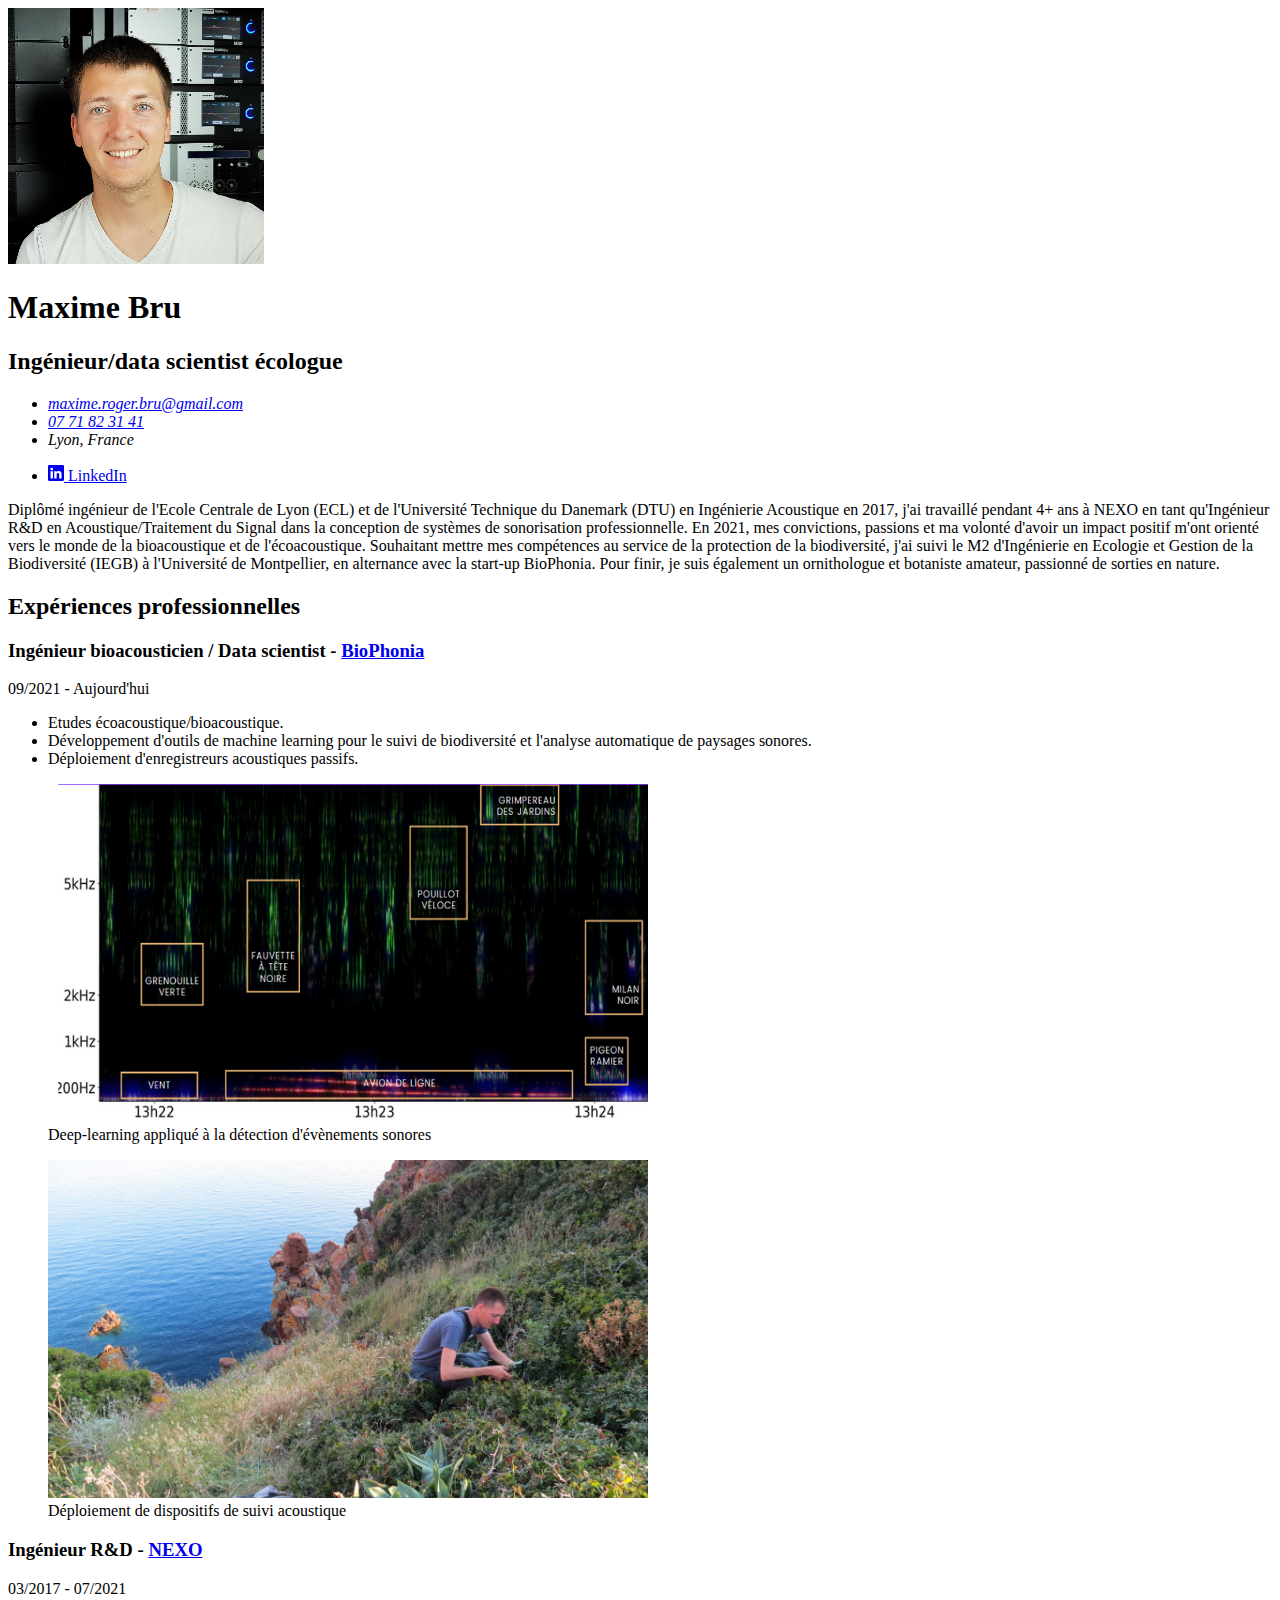
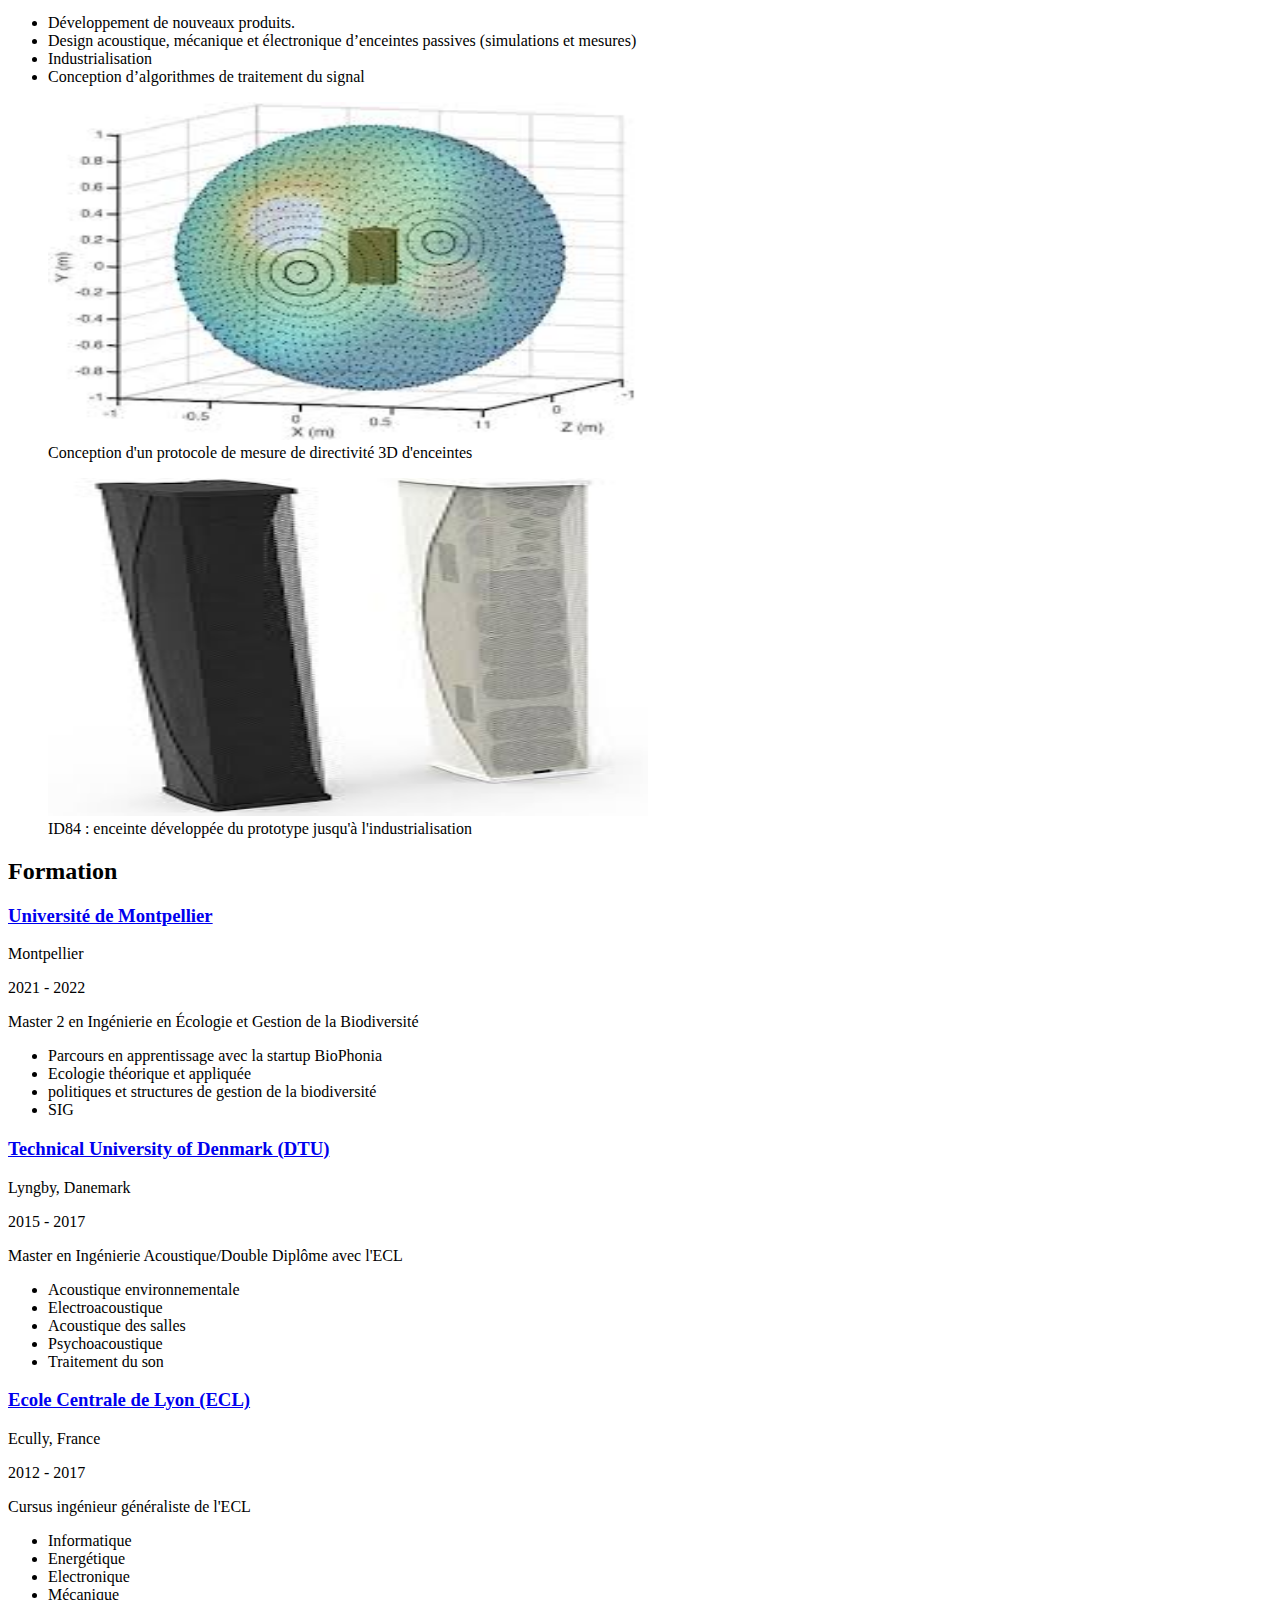
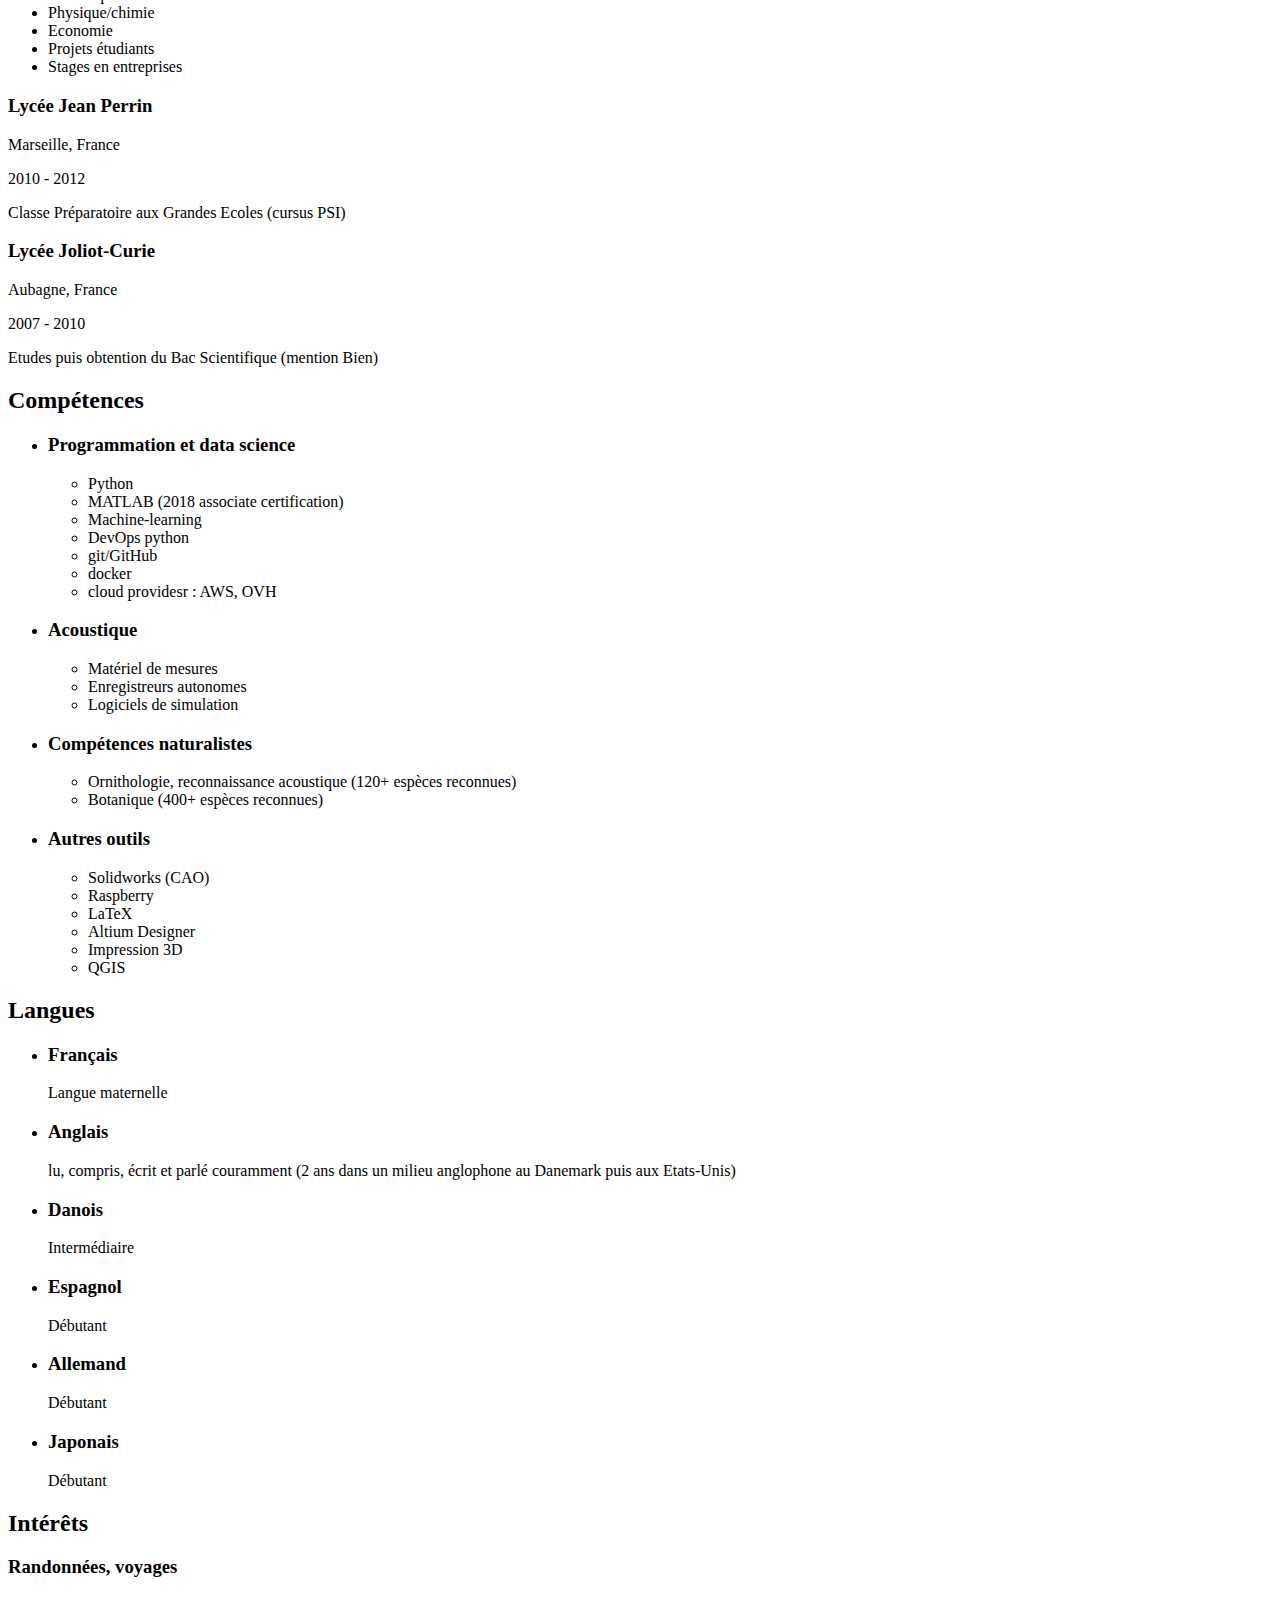
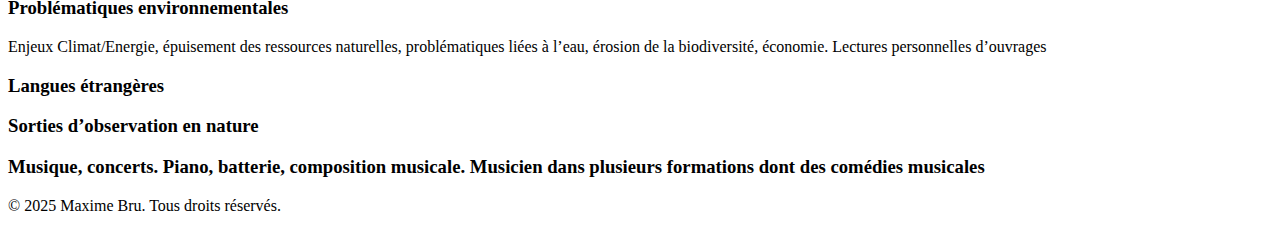
==== index.html @ 2d246b3e "MB's commit" ====
<!DOCTYPE html>
<html lang="en">

<head>
  <meta charset="utf-8">
  <meta name="viewport" content="width=device-width, initial-scale=1">

  <!-- Site Info -->
  <title>Maxime Bru</title>
  <meta name="description" content="Maxime Bru - Diplômé ingénieur de l&#39;Ecole Centrale de Lyon (ECL) et de l&#39;Université Technique du Danemark (DTU) en Ingénierie Acoustique en 2017, j&#39;ai travaillé pendant 4+ ans à NEXO en tant qu&#39;Ingénieur R&amp;D en Acoustique/Traitement du Signal dans la conception de systèmes de sonorisation professionnelle. En 2021, mes convictions, passions et ma volonté d&#39;avoir un impact positif m&#39;ont orienté vers le monde de la bioacoustique et de l&#39;écoacoustique. Souhaitant mettre mes compétences au service de la protection de la biodiversité, j&#39;ai suivi le M2 d&#39;Ingénierie en Ecologie et Gestion de la Biodiversité (IEGB) à l&#39;Université de Montpellier, en alternance avec la start-up BioPhonia. Pour finir, je suis également un ornithologue et botaniste amateur, passionné de sorties en nature.">
  <meta name="author" content="Maxime Bru">

  <!-- Open Graph Tags: The title of the page for social media sharing. It can match the title tag or be more descriptive. -->
  <meta property="og:title" content="Maxime Bru">

  <!-- Open Graph Tags: Typically set to "website" for static sites or "article" for content-heavy pages. -->
  <meta property="og:type" content="website">

  <!-- Open Graph Tags: The URL of the page, used to ensure link previews resolve to the correct page. -->
  <meta property="og:url" content="127.0.0.1:5500/index.html">

  <!-- Open Graph Tags: URL of an image that represents the page. Useful for link previews. -->
  <meta property="og:image" content="127.0.0.1:5500/img/photo id2.png">

  <!-- Open Graph Tags: Provides an alternative text for the image to improve accessibility. -->
  <meta property="og:image:alt" content="Maxime Bru Profile Image">

  <!-- Preconnect for Google Fonts -->
  <link rel="preconnect" href="https://fonts.googleapis.com">
  <link rel="preconnect" href="https://fonts.gstatic.com" crossorigin>

  <!-- Custom Font -->
  <link
    href="https://fonts.googleapis.com/css2?family=Montserrat:ital,wght@0,100..900;1,100..900&family=Nunito:ital,wght@0,200..1000;1,200..1000&display=swap"
    rel="stylesheet">

  <!-- Stylesheet -->
  <link rel="stylesheet" href="css/modern_normalize.css" />
  <link rel="stylesheet" href="css/html5bp.css">
  <link rel="stylesheet" href="css/main.css">

  <!-- Set a theme color that matches your website's primary color -->
  <meta name="theme-color" content="#fafafa">

  <!-- Favicon for all browsers -->
  <link rel="icon" href="/favicon.ico" sizes="any">
  <link rel="icon" href="/icon.svg" type="image/svg+xml">

  <!-- Apple touch icon for iOS devices -->
  <link rel="apple-touch-icon" sizes="180x180" href="/icon.png">

  <!-- Web app manifest for Progressive Web Apps -->
  <link rel="manifest" href="/site.webmanifest">

  <!-- Content Security Policy: Uncomment to enhance security by restricting where content can be loaded from (useful for preventing certain attacks like XSS). Update if adding external sources (e.g., Google Fonts, Bootstrap CDN, analytics, etc). -->
  <!-- <meta http-equiv="Content-Security-Policy" content=" default-src 'self'; script-src 'self' code.jquery.com; style-src 'self' fonts.googleapis.com; font-src fonts.gstatic.com; img-src 'self' images.examplecdn.com; "> -->
</head>

<body>
  <header class="page-header">
    <div class="container">
      <div class="header-top flex-responsive">
        
        <img class="header-image" width="256" height="256" src="img/photo id2.png" alt="Maxime Bru Profile Image" />
        
        <div class="header-info">
          <h1>Maxime Bru</h1>
          <h2 class="header-label">Ingénieur/data scientist écologue</h2>
          
          <address>
            <ul class="inline-list flex-responsive">
              
              <li>
                <a href="mailto:maxime.roger.bru@gmail.com">maxime.roger.bru@gmail.com</a>
              </li>
              
              
              <li>
                <a href="tel:+07 71 82 31 41">07 71 82 31 41</a>
              </li>
              
              <li>Lyon, France</li>
            </ul>
          </address>
          
          
          <ul class="inline-list flex-responsive">
            
            <li>
              <a href="https://www.linkedin.com/in/maxime-bru-8683a9b9/" rel="noopener noreferrer" aria-label="LinkedIn" class="link-with-icon">
                <svg aria-hidden="true"
     xmlns="http://www.w3.org/2000/svg"
     role="img"
     width="16"
     height="16"
     fill="currentColor"
     class="bi bi-linkedin"
     viewBox="0 0 16 16">
  <path d="M0 1.146C0 .513.526 0 1.175 0h13.65C15.474 0 16 .513 16 1.146v13.708c0 .633-.526 1.146-1.175 1.146H1.175C.526 16 0 15.487 0 14.854zm4.943 12.248V6.169H2.542v7.225zm-1.2-8.212c.837 0 1.358-.554 1.358-1.248-.015-.709-.52-1.248-1.342-1.248S2.4 3.226 2.4 3.934c0 .694.521 1.248 1.327 1.248zm4.908 8.212V9.359c0-.216.016-.432.08-.586.173-.431.568-.878 1.232-.878.869 0 1.216.662 1.216 1.634v3.865h2.401V9.25c0-2.22-1.184-3.252-2.764-3.252-1.274 0-1.845.7-2.165 1.193v.025h-.016l.016-.025V6.169h-2.4c.03.678 0 7.225 0 7.225z" />
</svg>

                LinkedIn
              </a>
            </li>
            
          </ul>
          
          <p class="header-summary">Diplômé ingénieur de l&#39;Ecole Centrale de Lyon (ECL) et de l&#39;Université Technique du Danemark (DTU) en Ingénierie Acoustique en 2017, j&#39;ai travaillé pendant 4+ ans à NEXO en tant qu&#39;Ingénieur R&amp;D en Acoustique/Traitement du Signal dans la conception de systèmes de sonorisation professionnelle. En 2021, mes convictions, passions et ma volonté d&#39;avoir un impact positif m&#39;ont orienté vers le monde de la bioacoustique et de l&#39;écoacoustique. Souhaitant mettre mes compétences au service de la protection de la biodiversité, j&#39;ai suivi le M2 d&#39;Ingénierie en Ecologie et Gestion de la Biodiversité (IEGB) à l&#39;Université de Montpellier, en alternance avec la start-up BioPhonia. Pour finir, je suis également un ornithologue et botaniste amateur, passionné de sorties en nature.</p>
        </div>
      </div>
    </div>
  </header>

  <div class="page-content">
    <div class="container">
      <main>
        
        <section>
          <h2 class="section-heading">Expériences professionnelles</h2>
          
          <section>
            <h3>
              
              Ingénieur bioacousticien / Data scientist - <a href="https://biophonia.fr/">BioPhonia</a>
              
            </h3>
            
            <p class="section-label">09/2021 - Aujourd&#39;hui</p>
            
            
            
            <ul>
              <li>Etudes écoacoustique/bioacoustique.</li><li>Développement d&#39;outils de machine learning pour le suivi de biodiversité et l&#39;analyse automatique de paysages sonores.</li><li>Déploiement d&#39;enregistreurs acoustiques passifs.</li>
            </ul>
            
            
            <div class="gallery main-gallery">
              
              <figure>
                <img width="600" height="338" src="img/spectro.png" alt="Deep-learning appliqué à la détection d&#39;évènements sonores">
                <figcaption>Deep-learning appliqué à la détection d&#39;évènements sonores</figcaption>
              </figure>
              
              <figure>
                <img width="600" height="338" src="img/déploiement.jpg" alt="Déploiement de dispositifs de suivi acoustique">
                <figcaption>Déploiement de dispositifs de suivi acoustique</figcaption>
              </figure>
              
            </div>
            
          </section>
          
          <section>
            <h3>
              
              Ingénieur R&amp;D - <a href="https://www.nexo-sa.com/?lang=fr">NEXO</a>
              
            </h3>
            
            <p class="section-label">03/2017 - 07/2021</p>
            
            
            
            <ul>
              <li>Développement de nouveaux produits.</li><li>Design acoustique, mécanique et électronique d’enceintes passives (simulations et mesures)</li><li>Industrialisation</li><li>Conception d’algorithmes de traitement du signal</li>
            </ul>
            
            
            <div class="gallery main-gallery">
              
              <figure>
                <img width="600" height="338" src="img/nexo_balloon.jpg" alt="Conception d&#39;un protocole de mesure de directivité 3D d&#39;enceintes">
                <figcaption>Conception d&#39;un protocole de mesure de directivité 3D d&#39;enceintes</figcaption>
              </figure>
              
              <figure>
                <img width="600" height="338" src="img/id84.jpg" alt="ID84 : enceinte développée du prototype jusqu&#39;à l&#39;industrialisation">
                <figcaption>ID84 : enceinte développée du prototype jusqu&#39;à l&#39;industrialisation</figcaption>
              </figure>
              
            </div>
            
          </section>
          
        </section>
        

        
        <section>
          <h2 class="section-heading">Formation</h2>
          
          <section>
            <h3>
              
              <a href="https://ingenieurs-ecologues.com">Université de Montpellier</a>
              
            </h3>
            <p class="section-label">Montpellier</p>
            
            <p class="section-label">2021 - 2022</p>
            
            
            <p>Master 2 en Ingénierie en Écologie et Gestion de la Biodiversité</p>
            
            
            <ul>
              <li>Parcours en apprentissage avec la startup BioPhonia</li><li>Ecologie théorique et appliquée</li><li>politiques et structures de gestion de la biodiversité</li><li>SIG</li>
            </ul>
            
            
            
          </section>
          
          <section>
            <h3>
              
              <a href="https://www.dtu.dk/english/">Technical University of Denmark (DTU)</a>
              
            </h3>
            <p class="section-label">Lyngby, Danemark</p>
            
            <p class="section-label">2015 - 2017</p>
            
            
            <p>Master en Ingénierie Acoustique/Double Diplôme avec l&#39;ECL</p>
            
            
            <ul>
              <li>Acoustique environnementale</li><li>Electroacoustique</li><li>Acoustique des salles</li><li>Psychoacoustique</li><li>Traitement du son</li>
            </ul>
            
            
            
          </section>
          
          <section>
            <h3>
              
              <a href="https://www.ec-lyon.fr/">Ecole Centrale de Lyon (ECL)</a>
              
            </h3>
            <p class="section-label">Ecully, France</p>
            
            <p class="section-label">2012 - 2017</p>
            
            
            <p>Cursus ingénieur généraliste de l&#39;ECL</p>
            
            
            <ul>
              <li>Informatique</li><li>Energétique</li><li>Electronique</li><li>Mécanique</li><li>Physique/chimie</li><li>Economie</li><li>Projets étudiants</li><li>Stages en entreprises</li>
            </ul>
            
            
            
          </section>
          
          <section>
            <h3>
              
              Lycée Jean Perrin
              
            </h3>
            <p class="section-label">Marseille, France</p>
            
            <p class="section-label">2010 - 2012</p>
            
            
            <p>Classe Préparatoire aux Grandes Ecoles (cursus PSI)</p>
            
            
            
            
          </section>
          
          <section>
            <h3>
              
              Lycée Joliot-Curie
              
            </h3>
            <p class="section-label">Aubagne, France</p>
            
            <p class="section-label">2007 - 2010</p>
            
            
            <p>Etudes puis obtention du Bac Scientifique (mention Bien)</p>
            
            
            
            
          </section>
          
        </section>
        

        

        

        
      </main>

      <!-- Sidebar Section -->
      <aside>
        
        <section>
          <h2 class="section-heading">Compétences</h2>
          <ul class="unstyled-list">
            
            <li>
              <h3>Programmation et data science</h3>
              
              <ul>
                <li>Python</li><li>MATLAB (2018 associate certification)</li><li>Machine-learning</li><li>DevOps python</li><li>git/GitHub</li><li>docker</li><li>cloud providesr : AWS, OVH</li>
              </ul>
              
            </li>
            
            <li>
              <h3>Acoustique</h3>
              
              <ul>
                <li>Matériel de mesures</li><li>Enregistreurs autonomes</li><li>Logiciels de simulation</li>
              </ul>
              
            </li>
            
            <li>
              <h3>Compétences naturalistes</h3>
              
              <ul>
                <li>Ornithologie, reconnaissance acoustique (120+ espèces reconnues)</li><li>Botanique (400+ espèces reconnues)</li>
              </ul>
              
            </li>
            
            <li>
              <h3>Autres outils</h3>
              
              <ul>
                <li>Solidworks (CAO)</li><li>Raspberry</li><li>LaTeX</li><li>Altium Designer</li><li>Impression 3D</li><li>QGIS</li>
              </ul>
              
            </li>
            
          </ul>
        </section>
        

        
        <section>
          <h2 class="section-heading">Langues</h2>
          <ul class="unstyled-list">
            
            <li>
              <h3>Français</h3>
              <p class="section-label">Langue maternelle</p>
            </li>
            
            <li>
              <h3>Anglais</h3>
              <p class="section-label">lu, compris, écrit et parlé couramment (2 ans dans un milieu anglophone au Danemark puis aux Etats-Unis)</p>
            </li>
            
            <li>
              <h3>Danois</h3>
              <p class="section-label">Intermédiaire</p>
            </li>
            
            <li>
              <h3>Espagnol</h3>
              <p class="section-label">Débutant</p>
            </li>
            
            <li>
              <h3>Allemand</h3>
              <p class="section-label">Débutant</p>
            </li>
            
            <li>
              <h3>Japonais</h3>
              <p class="section-label">Débutant</p>
            </li>
            
          </ul>
        </section>
        

        
        <section>
          <h2 class="section-heading">Intérêts</h2>
          
          <section>
            <h3>Randonnées, voyages</h3>
            
            
          </section>
          
          <section>
            <h3>Problématiques environnementales</h3>
            <p>Enjeux Climat/Energie, épuisement des ressources naturelles, problématiques liées à l’eau, érosion de la biodiversité, économie. Lectures personnelles d’ouvrages</p>
            
          </section>
          
          <section>
            <h3>Langues étrangères</h3>
            
            
          </section>
          
          <section>
            <h3>Sorties d’observation en nature</h3>
            
            
          </section>
          
          <section>
            <h3>Musique, concerts. Piano, batterie, composition musicale. Musicien dans plusieurs formations dont des comédies musicales</h3>
            
            
          </section>
          
        </section>
        
      </aside>
    </div>
  </div>

  <footer class="page-footer">
    <div class="container">
      <p>© 2025 Maxime Bru. Tous droits réservés.</p>
    </div>
  </footer>

  <script src="js/app.js"></script>
</body>

</html>
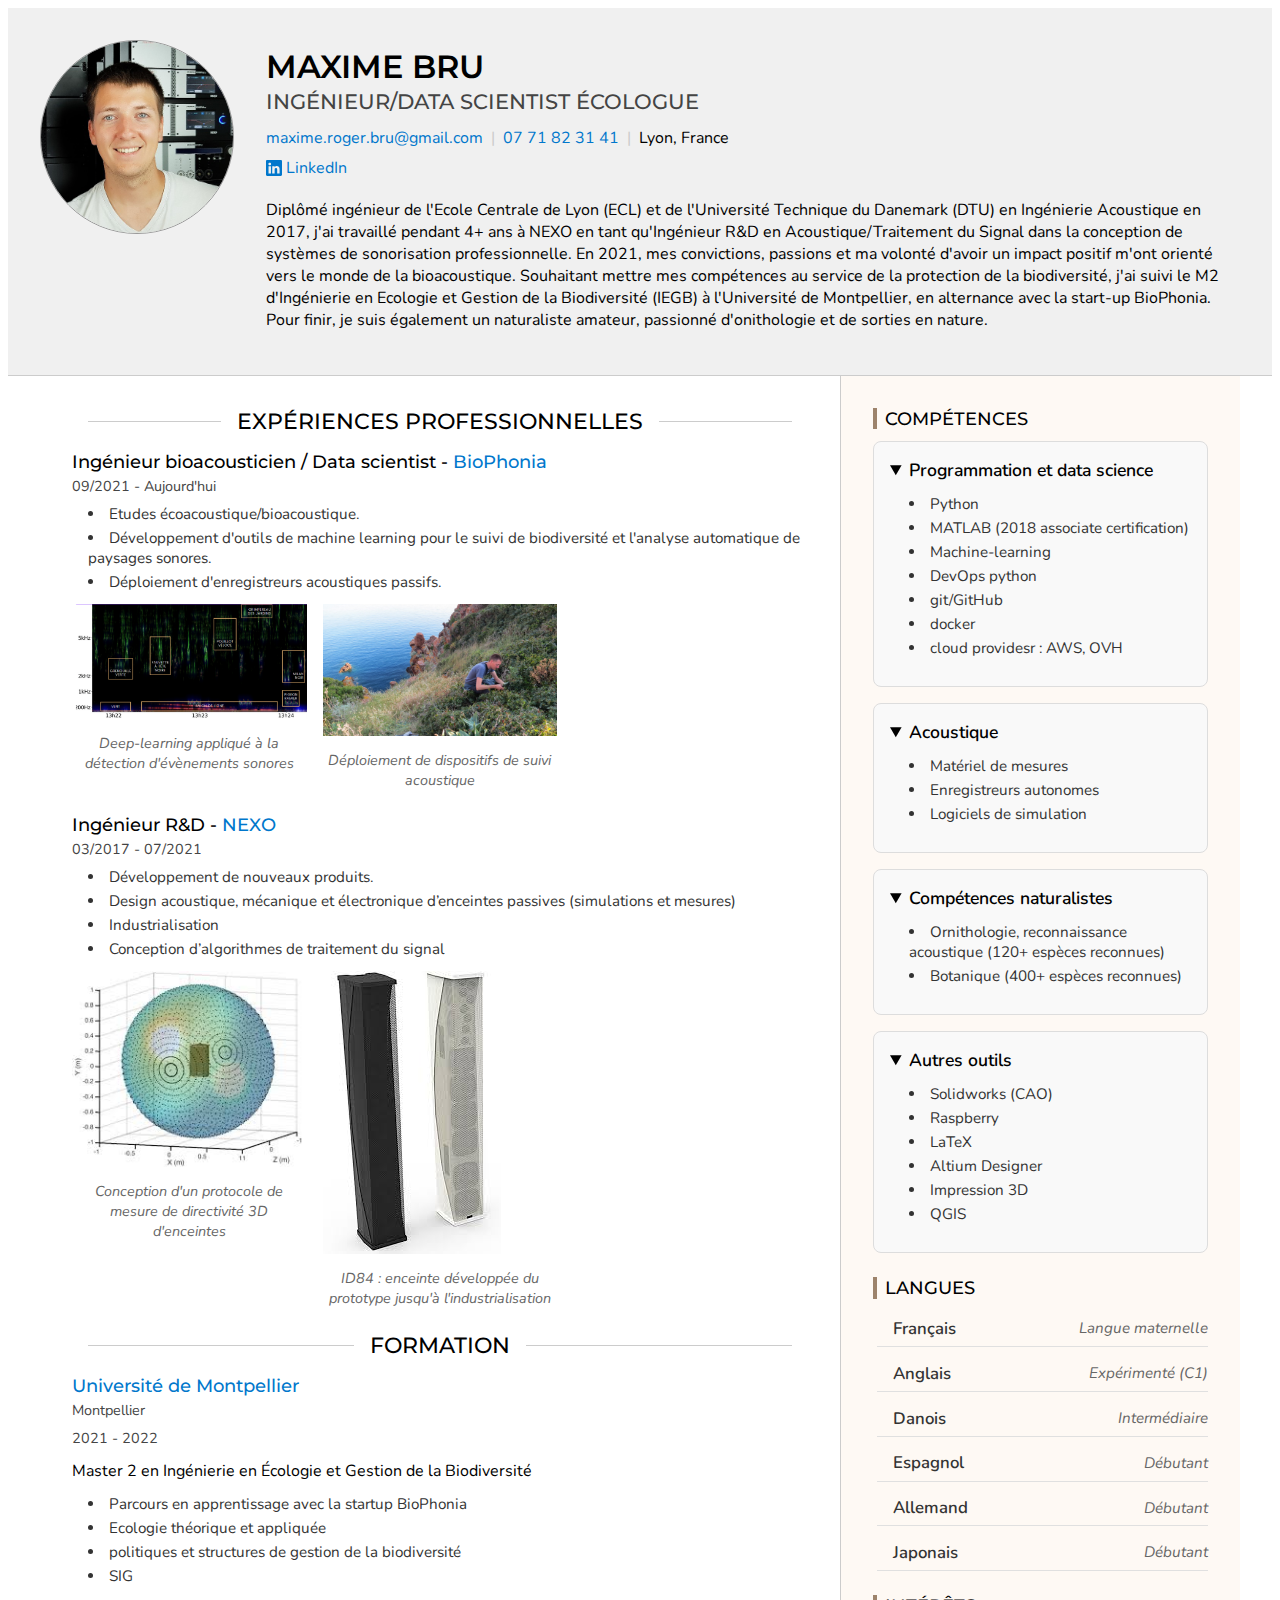
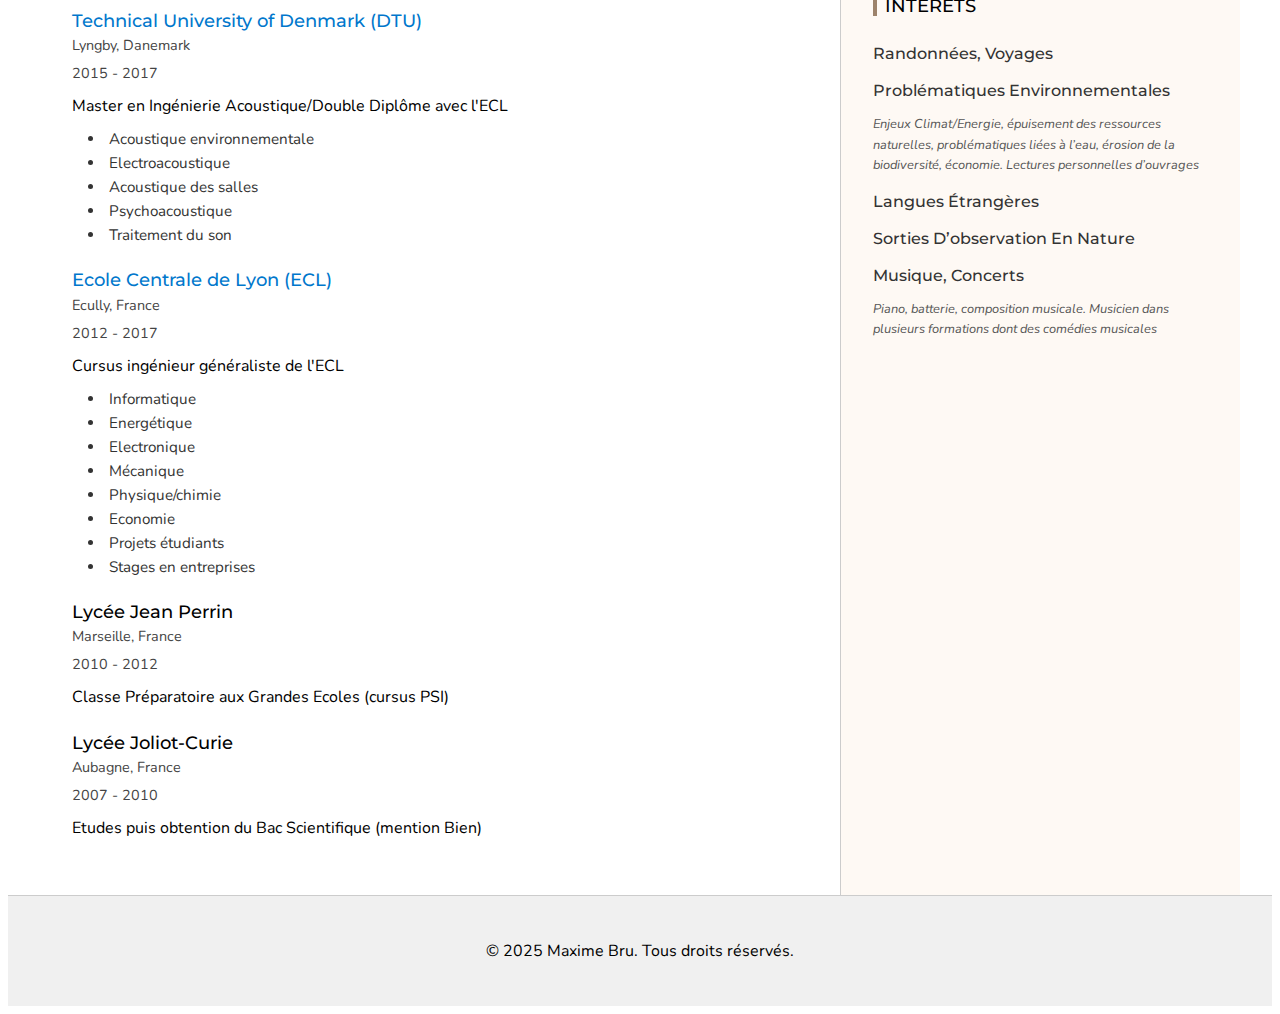
==== commit 0ee9a1f2: "updated css" ====
--- a/index.html
+++ b/index.html
@@ -7,7 +7,7 @@
 
   <!-- Site Info -->
   <title>Maxime Bru</title>
-  <meta name="description" content="Maxime Bru - Diplômé ingénieur de l&#39;Ecole Centrale de Lyon (ECL) et de l&#39;Université Technique du Danemark (DTU) en Ingénierie Acoustique en 2017, j&#39;ai travaillé pendant 4+ ans à NEXO en tant qu&#39;Ingénieur R&amp;D en Acoustique/Traitement du Signal dans la conception de systèmes de sonorisation professionnelle. En 2021, mes convictions, passions et ma volonté d&#39;avoir un impact positif m&#39;ont orienté vers le monde de la bioacoustique et de l&#39;écoacoustique. Souhaitant mettre mes compétences au service de la protection de la biodiversité, j&#39;ai suivi le M2 d&#39;Ingénierie en Ecologie et Gestion de la Biodiversité (IEGB) à l&#39;Université de Montpellier, en alternance avec la start-up BioPhonia. Pour finir, je suis également un ornithologue et botaniste amateur, passionné de sorties en nature.">
+  <meta name="description" content="Maxime Bru - Diplômé ingénieur de l&#39;Ecole Centrale de Lyon (ECL) et de l&#39;Université Technique du Danemark (DTU) en Ingénierie Acoustique en 2017, j&#39;ai travaillé pendant 4+ ans à NEXO en tant qu&#39;Ingénieur R&amp;D en Acoustique/Traitement du Signal dans la conception de systèmes de sonorisation professionnelle. En 2021, mes convictions, passions et ma volonté d&#39;avoir un impact positif m&#39;ont orienté vers le monde de la bioacoustique. Souhaitant mettre mes compétences au service de la protection de la biodiversité, j&#39;ai suivi le M2 d&#39;Ingénierie en Ecologie et Gestion de la Biodiversité (IEGB) à l&#39;Université de Montpellier, en alternance avec la start-up BioPhonia. Pour finir, je suis également un naturaliste amateur, passionné d&#39;onithologie et de sorties en nature.">
   <meta name="author" content="Maxime Bru">
 
   <!-- Open Graph Tags: The title of the page for social media sharing. It can match the title tag or be more descriptive. -->
@@ -105,7 +105,7 @@
             
           </ul>
           
-          <p class="header-summary">Diplômé ingénieur de l&#39;Ecole Centrale de Lyon (ECL) et de l&#39;Université Technique du Danemark (DTU) en Ingénierie Acoustique en 2017, j&#39;ai travaillé pendant 4+ ans à NEXO en tant qu&#39;Ingénieur R&amp;D en Acoustique/Traitement du Signal dans la conception de systèmes de sonorisation professionnelle. En 2021, mes convictions, passions et ma volonté d&#39;avoir un impact positif m&#39;ont orienté vers le monde de la bioacoustique et de l&#39;écoacoustique. Souhaitant mettre mes compétences au service de la protection de la biodiversité, j&#39;ai suivi le M2 d&#39;Ingénierie en Ecologie et Gestion de la Biodiversité (IEGB) à l&#39;Université de Montpellier, en alternance avec la start-up BioPhonia. Pour finir, je suis également un ornithologue et botaniste amateur, passionné de sorties en nature.</p>
+          <p class="header-summary">Diplômé ingénieur de l&#39;Ecole Centrale de Lyon (ECL) et de l&#39;Université Technique du Danemark (DTU) en Ingénierie Acoustique en 2017, j&#39;ai travaillé pendant 4+ ans à NEXO en tant qu&#39;Ingénieur R&amp;D en Acoustique/Traitement du Signal dans la conception de systèmes de sonorisation professionnelle. En 2021, mes convictions, passions et ma volonté d&#39;avoir un impact positif m&#39;ont orienté vers le monde de la bioacoustique. Souhaitant mettre mes compétences au service de la protection de la biodiversité, j&#39;ai suivi le M2 d&#39;Ingénierie en Ecologie et Gestion de la Biodiversité (IEGB) à l&#39;Université de Montpellier, en alternance avec la start-up BioPhonia. Pour finir, je suis également un naturaliste amateur, passionné d&#39;onithologie et de sorties en nature.</p>
         </div>
       </div>
     </div>
@@ -129,20 +129,26 @@
             
             
             
-            <ul>
-              <li>Etudes écoacoustique/bioacoustique.</li><li>Développement d&#39;outils de machine learning pour le suivi de biodiversité et l&#39;analyse automatique de paysages sonores.</li><li>Déploiement d&#39;enregistreurs acoustiques passifs.</li>
+            <ul class="highlight-list">
+              
+              <li>Etudes écoacoustique/bioacoustique.</li>
+              
+              <li>Développement d&#39;outils de machine learning pour le suivi de biodiversité et l&#39;analyse automatique de paysages sonores.</li>
+              
+              <li>Déploiement d&#39;enregistreurs acoustiques passifs.</li>
+              
             </ul>
             
             
             <div class="gallery main-gallery">
               
               <figure>
-                <img width="600" height="338" src="img/spectro.png" alt="Deep-learning appliqué à la détection d&#39;évènements sonores">
+                <img height="338" src="img/spectro.png" alt="Deep-learning appliqué à la détection d&#39;évènements sonores">
                 <figcaption>Deep-learning appliqué à la détection d&#39;évènements sonores</figcaption>
               </figure>
               
               <figure>
-                <img width="600" height="338" src="img/déploiement.jpg" alt="Déploiement de dispositifs de suivi acoustique">
+                <img height="338" src="img/déploiement.jpg" alt="Déploiement de dispositifs de suivi acoustique">
                 <figcaption>Déploiement de dispositifs de suivi acoustique</figcaption>
               </figure>
               
@@ -161,20 +167,28 @@
             
             
             
-            <ul>
-              <li>Développement de nouveaux produits.</li><li>Design acoustique, mécanique et électronique d’enceintes passives (simulations et mesures)</li><li>Industrialisation</li><li>Conception d’algorithmes de traitement du signal</li>
+            <ul class="highlight-list">
+              
+              <li>Développement de nouveaux produits.</li>
+              
+              <li>Design acoustique, mécanique et électronique d’enceintes passives (simulations et mesures)</li>
+              
+              <li>Industrialisation</li>
+              
+              <li>Conception d’algorithmes de traitement du signal</li>
+              
             </ul>
             
             
             <div class="gallery main-gallery">
               
               <figure>
-                <img width="600" height="338" src="img/nexo_balloon.jpg" alt="Conception d&#39;un protocole de mesure de directivité 3D d&#39;enceintes">
+                <img height="338" src="img/nexo_balloon.jpg" alt="Conception d&#39;un protocole de mesure de directivité 3D d&#39;enceintes">
                 <figcaption>Conception d&#39;un protocole de mesure de directivité 3D d&#39;enceintes</figcaption>
               </figure>
               
               <figure>
-                <img width="600" height="338" src="img/id84.jpg" alt="ID84 : enceinte développée du prototype jusqu&#39;à l&#39;industrialisation">
+                <img height="338" src="img/id84.jpg" alt="ID84 : enceinte développée du prototype jusqu&#39;à l&#39;industrialisation">
                 <figcaption>ID84 : enceinte développée du prototype jusqu&#39;à l&#39;industrialisation</figcaption>
               </figure>
               
@@ -203,8 +217,16 @@
             <p>Master 2 en Ingénierie en Écologie et Gestion de la Biodiversité</p>
             
             
-            <ul>
-              <li>Parcours en apprentissage avec la startup BioPhonia</li><li>Ecologie théorique et appliquée</li><li>politiques et structures de gestion de la biodiversité</li><li>SIG</li>
+            <ul class="highlight-list">
+              
+              <li>Parcours en apprentissage avec la startup BioPhonia</li>
+              
+              <li>Ecologie théorique et appliquée</li>
+              
+              <li>politiques et structures de gestion de la biodiversité</li>
+              
+              <li>SIG</li>
+              
             </ul>
             
             
@@ -225,8 +247,18 @@
             <p>Master en Ingénierie Acoustique/Double Diplôme avec l&#39;ECL</p>
             
             
-            <ul>
-              <li>Acoustique environnementale</li><li>Electroacoustique</li><li>Acoustique des salles</li><li>Psychoacoustique</li><li>Traitement du son</li>
+            <ul class="highlight-list">
+              
+              <li>Acoustique environnementale</li>
+              
+              <li>Electroacoustique</li>
+              
+              <li>Acoustique des salles</li>
+              
+              <li>Psychoacoustique</li>
+              
+              <li>Traitement du son</li>
+              
             </ul>
             
             
@@ -247,8 +279,24 @@
             <p>Cursus ingénieur généraliste de l&#39;ECL</p>
             
             
-            <ul>
-              <li>Informatique</li><li>Energétique</li><li>Electronique</li><li>Mécanique</li><li>Physique/chimie</li><li>Economie</li><li>Projets étudiants</li><li>Stages en entreprises</li>
+            <ul class="highlight-list">
+              
+              <li>Informatique</li>
+              
+              <li>Energétique</li>
+              
+              <li>Electronique</li>
+              
+              <li>Mécanique</li>
+              
+              <li>Physique/chimie</li>
+              
+              <li>Economie</li>
+              
+              <li>Projets étudiants</li>
+              
+              <li>Stages en entreprises</li>
+              
             </ul>
             
             
@@ -304,44 +352,117 @@
       <!-- Sidebar Section -->
       <aside>
         
-        <section>
+        <section class="skills-section">
           <h2 class="section-heading">Compétences</h2>
-          <ul class="unstyled-list">
-            
-            <li>
-              <h3>Programmation et data science</h3>
-              
-              <ul>
-                <li>Python</li><li>MATLAB (2018 associate certification)</li><li>Machine-learning</li><li>DevOps python</li><li>git/GitHub</li><li>docker</li><li>cloud providesr : AWS, OVH</li>
-              </ul>
-              
-            </li>
-            
-            <li>
-              <h3>Acoustique</h3>
-              
-              <ul>
-                <li>Matériel de mesures</li><li>Enregistreurs autonomes</li><li>Logiciels de simulation</li>
-              </ul>
-              
-            </li>
-            
-            <li>
-              <h3>Compétences naturalistes</h3>
-              
-              <ul>
-                <li>Ornithologie, reconnaissance acoustique (120+ espèces reconnues)</li><li>Botanique (400+ espèces reconnues)</li>
-              </ul>
-              
-            </li>
-            
-            <li>
-              <h3>Autres outils</h3>
-              
-              <ul>
-                <li>Solidworks (CAO)</li><li>Raspberry</li><li>LaTeX</li><li>Altium Designer</li><li>Impression 3D</li><li>QGIS</li>
-              </ul>
-              
+          
+          <details class="skill-item" open>
+            <summary>Programmation et data science</summary>
+            
+            <ul class="skill-highlights">
+              
+              <li>Python</li>
+              
+              <li>MATLAB (2018 associate certification)</li>
+              
+              <li>Machine-learning</li>
+              
+              <li>DevOps python</li>
+              
+              <li>git/GitHub</li>
+              
+              <li>docker</li>
+              
+              <li>cloud providesr : AWS, OVH</li>
+              
+            </ul>
+            
+          </details>
+          
+          <details class="skill-item" open>
+            <summary>Acoustique</summary>
+            
+            <ul class="skill-highlights">
+              
+              <li>Matériel de mesures</li>
+              
+              <li>Enregistreurs autonomes</li>
+              
+              <li>Logiciels de simulation</li>
+              
+            </ul>
+            
+          </details>
+          
+          <details class="skill-item" open>
+            <summary>Compétences naturalistes</summary>
+            
+            <ul class="skill-highlights">
+              
+              <li>Ornithologie, reconnaissance acoustique (120+ espèces reconnues)</li>
+              
+              <li>Botanique (400+ espèces reconnues)</li>
+              
+            </ul>
+            
+          </details>
+          
+          <details class="skill-item" open>
+            <summary>Autres outils</summary>
+            
+            <ul class="skill-highlights">
+              
+              <li>Solidworks (CAO)</li>
+              
+              <li>Raspberry</li>
+              
+              <li>LaTeX</li>
+              
+              <li>Altium Designer</li>
+              
+              <li>Impression 3D</li>
+              
+              <li>QGIS</li>
+              
+            </ul>
+            
+          </details>
+          
+        </section>
+        
+
+        
+        <section class="language-section">
+          <h2 class="section-heading">Langues</h2>
+          <ul class="language-list">
+            
+            <li class="language-item">
+              <div class="language-name">Français</div>
+              <div class="language-fluency">Langue maternelle</div>
+            </li>
+            
+            <li class="language-item">
+              <div class="language-name">Anglais</div>
+              <div class="language-fluency">Expérimenté (C1)</div>
+            </li>
+            
+            <li class="language-item">
+              <div class="language-name">Danois</div>
+              <div class="language-fluency">Intermédiaire</div>
+            </li>
+            
+            <li class="language-item">
+              <div class="language-name">Espagnol</div>
+              <div class="language-fluency">Débutant</div>
+            </li>
+            
+            <li class="language-item">
+              <div class="language-name">Allemand</div>
+              <div class="language-fluency">Débutant</div>
+            </li>
+            
+            <li class="language-item">
+              <div class="language-name">Japonais</div>
+              <div class="language-fluency">Débutant</div>
             </li>
             
           </ul>
@@ -350,73 +471,38 @@
 
         
         <section>
-          <h2 class="section-heading">Langues</h2>
-          <ul class="unstyled-list">
-            
-            <li>
-              <h3>Français</h3>
-              <p class="section-label">Langue maternelle</p>
-            </li>
-            
-            <li>
-              <h3>Anglais</h3>
-              <p class="section-label">lu, compris, écrit et parlé couramment (2 ans dans un milieu anglophone au Danemark puis aux Etats-Unis)</p>
-            </li>
-            
-            <li>
-              <h3>Danois</h3>
-              <p class="section-label">Intermédiaire</p>
-            </li>
-            
-            <li>
-              <h3>Espagnol</h3>
-              <p class="section-label">Débutant</p>
-            </li>
-            
-            <li>
-              <h3>Allemand</h3>
-              <p class="section-label">Débutant</p>
-            </li>
-            
-            <li>
-              <h3>Japonais</h3>
-              <p class="section-label">Débutant</p>
-            </li>
-            
-          </ul>
-        </section>
-        
-
-        
-        <section>
           <h2 class="section-heading">Intérêts</h2>
           
-          <section>
-            <h3>Randonnées, voyages</h3>
-            
-            
-          </section>
-          
-          <section>
-            <h3>Problématiques environnementales</h3>
-            <p>Enjeux Climat/Energie, épuisement des ressources naturelles, problématiques liées à l’eau, érosion de la biodiversité, économie. Lectures personnelles d’ouvrages</p>
-            
-          </section>
-          
-          <section>
-            <h3>Langues étrangères</h3>
-            
-            
-          </section>
-          
-          <section>
-            <h3>Sorties d’observation en nature</h3>
-            
-            
-          </section>
-          
-          <section>
-            <h3>Musique, concerts. Piano, batterie, composition musicale. Musicien dans plusieurs formations dont des comédies musicales</h3>
+          <section class="interest-section">
+            <h4 class="interest-name">Randonnées, voyages</h4>
+            
+            
+          </section>
+          
+          <section class="interest-section">
+            <h4 class="interest-name">Problématiques environnementales</h4>
+            
+            <p class="interest-summary">Enjeux Climat/Energie, épuisement des ressources naturelles, problématiques liées à l’eau, érosion de la biodiversité, économie. Lectures personnelles d’ouvrages</p>
+            
+            
+          </section>
+          
+          <section class="interest-section">
+            <h4 class="interest-name">Langues étrangères</h4>
+            
+            
+          </section>
+          
+          <section class="interest-section">
+            <h4 class="interest-name">Sorties d’observation en nature</h4>
+            
+            
+          </section>
+          
+          <section class="interest-section">
+            <h4 class="interest-name">Musique, concerts</h4>
+            
+            <p class="interest-summary">Piano, batterie, composition musicale. Musicien dans plusieurs formations dont des comédies musicales</p>
             
             
           </section>
--- a/css/main.css
+++ b/css/main.css
@@ -0,0 +1,590 @@
+:root {
+  --link-color: #0077cc;
+  --link-color-hover: #00487c;
+  --header-footer-bg-color: #f0f0f0;
+  --aside-accent-color: #9d836b;
+  --skill-bar-fill-color: #f3e4c6;
+  --blockquote-bg-color: #f7fafc;
+  --blockquote-accent-color: #4a5568;
+  --blockquote-text-color: #4a5568;
+  --spacing-inline: 0.5rem;
+}
+
+/* Base Styles */
+body {
+  font-family: "Nunito", "Segoe UI", "Helvetica Neue", Helvetica, Arial,
+    sans-serif;
+  font-weight: 400;
+  display: grid;
+  grid-template-rows: auto 1fr auto;
+  min-height: 100vh;
+}
+
+h1,
+h2,
+h3,
+h4,
+h5,
+h6 {
+  margin: 0;
+  font-family: "Montserrat", "Segoe UI", "Helvetica Neue", Helvetica, Arial,
+    sans-serif;
+  font-weight: 400;
+  line-height: 1.2;
+}
+
+h1 {
+  font-size: 2rem;
+  font-weight: 600;
+  text-transform: uppercase;
+}
+
+h2 {
+  font-size: 1.4rem;
+  font-weight: 500;
+  text-transform: uppercase;
+}
+
+h3 {
+  font-size: 1.1rem;
+  font-weight: 500;
+}
+
+h4 {
+  font-size: 1rem;
+  font-weight: 500;
+}
+
+h5 {
+  font-size: 1rem;
+  font-weight: 500;
+}
+
+h6 {
+  font-size: 1rem;
+  font-weight: 500;
+}
+
+p {
+  margin: 0.75rem 0;
+}
+
+a {
+  color: var(--link-color) !important;
+  text-decoration: none;
+}
+
+a:hover {
+  color: var(--link-color-hover);
+  text-decoration: underline;
+}
+
+address {
+  font-style: normal;
+}
+
+figure,
+ul {
+  margin: 0;
+  padding: 0;
+}
+
+header,
+main,
+aside,
+footer {
+  padding: 2rem;
+}
+
+header {
+  padding-bottom: 0.5rem;
+}
+
+aside {
+  border-top: 1px solid #ccc;
+}
+
+footer {
+  text-align: center;
+}
+
+section {
+  margin-bottom: 1.5rem;
+}
+
+/* Utility */
+.block {
+  display: block;
+  margin: 0.25rem 0;
+}
+
+.flex-responsive {
+  display: flex;
+  flex-direction: column;
+  align-items: center;
+  text-align: center;
+}
+
+/* Main Layout */
+.container {
+  width: 100%;
+  max-width: 1200px;
+  margin: 0 auto;
+}
+
+.page-content .container {
+  display: grid;
+  grid-template-columns: 1fr;
+}
+
+.page-header,
+.page-footer {
+  background: var(--header-footer-bg-color);
+}
+
+.page-header {
+  border-bottom: 1px solid #ccc;
+}
+
+.page-header .container {
+  display: flex;
+  flex-direction: column;
+}
+
+.header-top {
+  gap: 1rem;
+}
+
+.header-image {
+  width: 100%;
+  max-width: 256px;
+  aspect-ratio: 1 / 1;
+  border-radius: 50%;
+  object-fit: cover;
+  border: 1px solid #999;
+}
+
+.header-info ul {
+  margin: 1rem 0;
+}
+
+.link-with-icon {
+  display: flex;
+  align-items: center;
+  gap: 0.25rem;
+}
+
+.header-label {
+  font-size: 1.3rem;
+  color: #444;
+  margin-top: 0.2rem;
+  margin-bottom: 0.8rem;
+}
+
+.header-summary {
+  margin: 1.25rem 0;
+}
+
+.page-footer {
+  border-top: 1px solid #ccc;
+}
+
+.section-heading {
+  display: flex;
+  align-items: center;
+  text-align: center;
+  margin-bottom: 1rem;
+}
+
+.section-heading::before,
+.section-heading::after {
+  content: "";
+  flex: 1;
+  border-bottom: 1px solid #ccc;
+  margin: 0 1rem;
+}
+
+aside .section-heading {
+  align-items: flex-start;
+  text-align: left;
+  border-left: 4px solid var(--aside-accent-color);
+  padding-left: 0.5rem;
+  margin-bottom: 0.75rem;
+}
+
+aside .section-heading::before,
+aside .section-heading::after {
+  content: none;
+}
+
+.section-label {
+  font-size: 0.9rem;
+  color: #444;
+  margin-top: 0.25rem;
+  margin-bottom: 0.5rem;
+}
+
+/* Images */
+img {
+  max-width: 100%;
+  height: auto;
+}
+
+.gallery {
+  display: grid;
+  gap: 1rem;
+  justify-items: center;
+  margin: 0.5rem 0;
+}
+
+.main-gallery {
+  grid-template-columns: 1fr;
+}
+
+.side-gallery {
+  grid-template-columns: 1fr;
+}
+
+figcaption {
+  text-align: center;
+  color: #666;
+  font-size: 0.9rem;
+  margin-top: 0.5rem;
+  font-style: italic;
+}
+
+/* Lists */
+main ul,
+aside ul {
+  list-style-type: disc;
+  list-style-position: inside;
+  padding-left: 0;
+  margin: 0.75rem 0;
+}
+
+main li,
+aside li {
+  margin-bottom: 0.5rem;
+}
+
+.unstyled-list {
+  list-style: none;
+}
+
+.inline-list {
+  list-style: none;
+  gap: 0.25rem;
+}
+
+.inline-list li {
+  display: flex;
+  /* This is for HTML Whitespace Issues */
+}
+
+/* Accordion Style for Skills Section */
+.skill-item {
+  background-color: #f9f9f9;
+  border-radius: 8px;
+  padding: 1rem;
+  margin-bottom: 1rem;
+  border: 1px solid #ddd;
+}
+
+.skill-item summary {
+  font-weight: 600;
+  font-size: 1.1rem;
+  cursor: pointer;
+  outline: none;
+}
+
+.skill-highlights {
+  margin-top: 0.75rem;
+  margin-left: 0.2rem;
+  /* Indentation */
+  padding-left: 1rem;
+  list-style-type: disc;
+  list-style-position: inside;
+}
+
+.skill-highlights li {
+  margin-bottom: 0.25rem;
+  /* Small spacing between points */
+  font-size: 0.95rem;
+  color: #333;
+}
+
+.highlight-list {
+  list-style-type: disc;
+  list-style-position: inside;
+  margin-left: 1rem;
+  margin-top: 0.5rem;
+}
+
+.highlight-list li {
+  margin-bottom: 0.25rem;
+  /* tighter spacing */
+  font-size: 0.95rem;
+  color: #333;
+}
+
+.language-section {
+  margin-bottom: 1.5rem;
+}
+
+.language-list {
+  list-style: none;
+  padding: 0;
+  margin: 0.5rem 0;
+}
+
+.language-item {
+  padding-left: 1rem;
+  /* small indent */
+  margin-left: 0.25rem;
+  display: flex;
+  justify-content: space-between;
+  align-items: center;
+  padding-top: 0.4rem;
+  padding-bottom: 0.4rem;
+  border-bottom: 1px solid #e0e0e0;
+}
+
+.language-name {
+  font-weight: 600;
+  font-size: 1.05rem;
+  color: #333;
+}
+
+.language-fluency {
+  font-size: 0.95rem;
+  color: #666;
+  font-style: italic;
+}
+
+/* Interest Section */
+.interest-section {
+  margin-bottom: 0.0rem;
+  /* No background or border, just normal spacing between items */
+  padding: 0;
+}
+
+/* Interest Name */
+.interest-name {
+  font-size: 1rem;
+  font-weight: 500;
+  color: #333;
+  margin-top: 1rem;
+  margin-bottom: 0.0rem;
+  text-transform: capitalize;
+  display: inline-block;
+  /* Avoid block behavior */
+}
+
+/* Interest Summary */
+.interest-summary {
+  font-size: 0.8rem;
+  color: #555;
+  line-height: 1.6;
+  margin-bottom: 0.0rem;
+  font-style: italic;
+  /* No left border */
+  padding-left: 0;
+}
+
+
+/* Skillbars */
+.skill-bar {
+  width: 100%;
+  height: 1.5rem;
+  margin-top: 0.25rem;
+  margin-bottom: 1rem;
+  background: #eee;
+  border: 1px solid #848484;
+  border-radius: 2px;
+  overflow: hidden;
+}
+
+.skill-bar-fill {
+  height: 100%;
+  background: var(--skill-bar-fill-color) !important;
+  border-right: 1px solid #848484;
+  border-radius: 2px;
+  display: flex;
+  align-items: center;
+  padding-left: 0.5rem;
+}
+
+.skill-bar-label {
+  color: #333;
+  font-size: 0.9rem;
+  white-space: nowrap;
+}
+
+.w-0 {
+  width: 0%;
+}
+
+.w-10 {
+  width: 10%;
+}
+
+.w-20 {
+  width: 20%;
+}
+
+.w-25 {
+  width: 25%;
+}
+
+.w-30 {
+  width: 30%;
+}
+
+.w-40 {
+  width: 40%;
+}
+
+.w-50 {
+  width: 50%;
+}
+
+.w-60 {
+  width: 60%;
+}
+
+.w-70 {
+  width: 70%;
+}
+
+.w-75 {
+  width: 75%;
+}
+
+.w-80 {
+  width: 80%;
+}
+
+.w-90 {
+  width: 90%;
+}
+
+.w-100 {
+  width: 100%;
+  border-right: none;
+}
+
+/* Blockquotes */
+blockquote {
+  margin: 1rem 2rem;
+  padding: 1.5rem 2rem;
+  background-color: var(--blockquote-bg-color);
+  border-left: 4px solid var(--blockquote-accent-color);
+  font-style: italic;
+  color: var(--blockquote-text-color);
+  line-height: 1.6;
+  border-radius: 0 4px 4px 0;
+  box-shadow: 0 1px 3px rgba(0, 0, 0, 0.1);
+}
+
+@media (min-width: 37.5rem) {
+  .main-gallery {
+    grid-template-columns: repeat(3, 1fr);
+  }
+
+  .side-gallery {
+    grid-template-columns: repeat(2, 1fr);
+  }
+}
+
+@media (min-width: 48rem) {
+  aside {
+    border-top: none;
+    border-left: 1px solid #ccc;
+  }
+
+  aside h1 {
+    font-size: 1.4rem;
+  }
+
+  aside h2 {
+    font-size: 1.1rem;
+  }
+
+  aside h3 {
+    font-size: 1rem;
+  }
+
+  aside h4 {
+    font-size: 1rem;
+  }
+
+  aside h5 {
+    font-size: 1rem;
+  }
+
+  aside h6 {
+    font-size: 1rem;
+  }
+
+  aside {
+    background-color: #fef9f4;
+    /* Light warm tone, change as desired */
+  }
+
+  header {
+    padding-bottom: 1.5rem;
+  }
+
+  .flex-responsive {
+    flex-direction: row;
+    align-items: flex-start;
+    text-align: left;
+  }
+
+  .page-content .container {
+    grid-template-columns: 2fr 1fr;
+  }
+
+  .header-top {
+    gap: 2rem;
+  }
+
+  .header-image {
+    max-width: 192px;
+  }
+
+  .header-info {
+    margin-top: 0.5rem;
+  }
+
+  .page-header ul {
+    margin: 0.5rem 0;
+  }
+
+  .inline-list {
+    gap: var(--spacing-inline);
+  }
+
+  .inline-list li:not(:last-child)::after {
+    content: "|";
+    margin-left: var(--spacing-inline);
+    color: #ccc;
+  }
+
+  .side-gallery {
+    grid-template-columns: 1fr;
+  }
+}
+
+@media print {
+  .skill-bar-label {
+    background: transparent !important;
+    background-color: transparent !important;
+    mix-blend-mode: darken;
+  }
+
+  body {
+    -webkit-print-color-adjust: exact !important;
+    print-color-adjust: exact !important;
+  }
+}